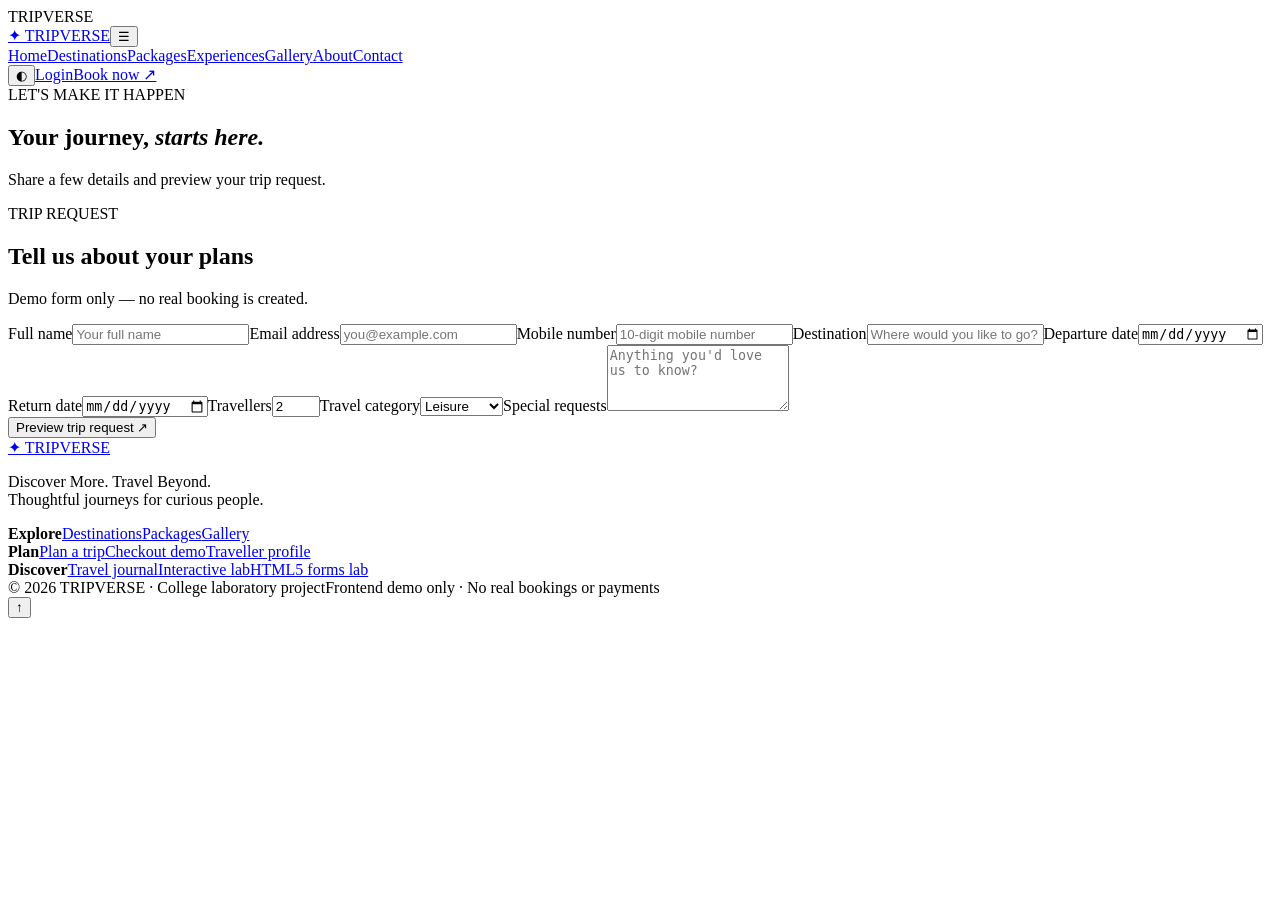
==== booking.html @ d44117fa "Add files via upload" ====
<!DOCTYPE html>
<html lang="en">
<head><meta charset="UTF-8"><meta name="viewport" content="width=device-width, initial-scale=1.0"><meta name="description" content="TRIPVERSE — Discover More. Travel Beyond."><title>Plan a Trip | TRIPVERSE</title><link rel="preconnect" href="https://fonts.googleapis.com"><link rel="preconnect" href="https://fonts.gstatic.com" crossorigin><link href="https://fonts.googleapis.com/css2?family=DM+Sans:wght@400;500;600;700&family=Playfair+Display:ital,wght@0,500;0,600;1,500;1,600&display=swap" rel="stylesheet"><link rel="stylesheet" href="css/style.css"></head>
<body data-page="booking"><div class="loader" id="loader"><span>TRIPVERSE</span><i></i></div>
<header class="site-header"><div class="container nav-wrap"><a class="brand" href="index.html"><span class="brand-mark">✦</span> TRIPVERSE</a><button class="menu-toggle" id="menuToggle" aria-label="Toggle navigation">☰</button><nav id="mainNav"><a href="index.html" class="">Home</a><a href="destinations.html" class="">Destinations</a><a href="packages.html" class="">Packages</a><a href="interactive-lab.html" class="">Experiences</a><a href="gallery.html" class="">Gallery</a><a href="profile.html" class="">About</a><a href="booking.html" class="current">Contact</a></nav><div class="nav-actions"><button class="icon-btn" id="themeToggle" aria-label="Toggle theme">◐</button><a class="btn btn-small btn-outline" href="login.html">Login</a><a class="btn btn-small btn-primary" href="booking.html">Book now ↗</a></div></div></header>
<main><section class="page-hero"><div class="container"><span class="eyebrow light">LET'S MAKE IT HAPPEN</span><h1>Your journey, <em>starts here.</em></h1><p>Share a few details and preview your trip request.</p></div></section><section class="section container narrow"><form class="form-card" id="bookingForm"><div class="form-heading"><span class="eyebrow">TRIP REQUEST</span><h2>Tell us about your plans</h2><p class="muted">Demo form only — no real booking is created.</p></div><div class="form-grid"><label>Full name<input name="name" required minlength="3" maxlength="60" placeholder="Your full name"></label><label>Email address<input name="email" type="email" required placeholder="you@example.com"></label><label>Mobile number<input name="mobile" pattern="[0-9]{10}" required placeholder="10-digit mobile number"></label><label>Destination<input name="destination" required placeholder="Where would you like to go?"></label><label>Departure date<input name="departure" type="date" required></label><label>Return date<input name="return" type="date" required></label><label>Travellers<input name="travellers" type="number" min="1" max="20" value="2" required></label><label>Travel category<select name="category"><option>Leisure</option><option>Adventure</option><option>Luxury</option><option>Culture</option><option>Nature</option></select></label><label class="full">Special requests<textarea name="requests" rows="4" placeholder="Anything you'd love us to know?"></textarea></label></div><button class="btn btn-primary">Preview trip request ↗</button><div id="bookingResult" class="result-box" aria-live="polite"></div></form></section></main>
<footer class="site-footer"><div class="container footer-grid"><div><a class="brand footer-brand" href="index.html"><span class="brand-mark">✦</span> TRIPVERSE</a><p>Discover More. Travel Beyond.<br>Thoughtful journeys for curious people.</p></div><div><b>Explore</b><a href="destinations.html">Destinations</a><a href="packages.html">Packages</a><a href="gallery.html">Gallery</a></div><div><b>Plan</b><a href="booking.html">Plan a trip</a><a href="checkout.html">Checkout demo</a><a href="profile.html">Traveller profile</a></div><div><b>Discover</b><a href="magazine.html">Travel journal</a><a href="interactive-lab.html">Interactive lab</a><a href="forms-demo.html">HTML5 forms lab</a></div></div><div class="container footer-bottom"><span>© 2026 TRIPVERSE · College laboratory project</span><span>Frontend demo only · No real bookings or payments</span></div></footer>
<button id="backTop" class="back-top" aria-label="Back to top">↑</button><div id="toast" class="toast" role="status"></div><script src="js/script.js"></script></body></html>
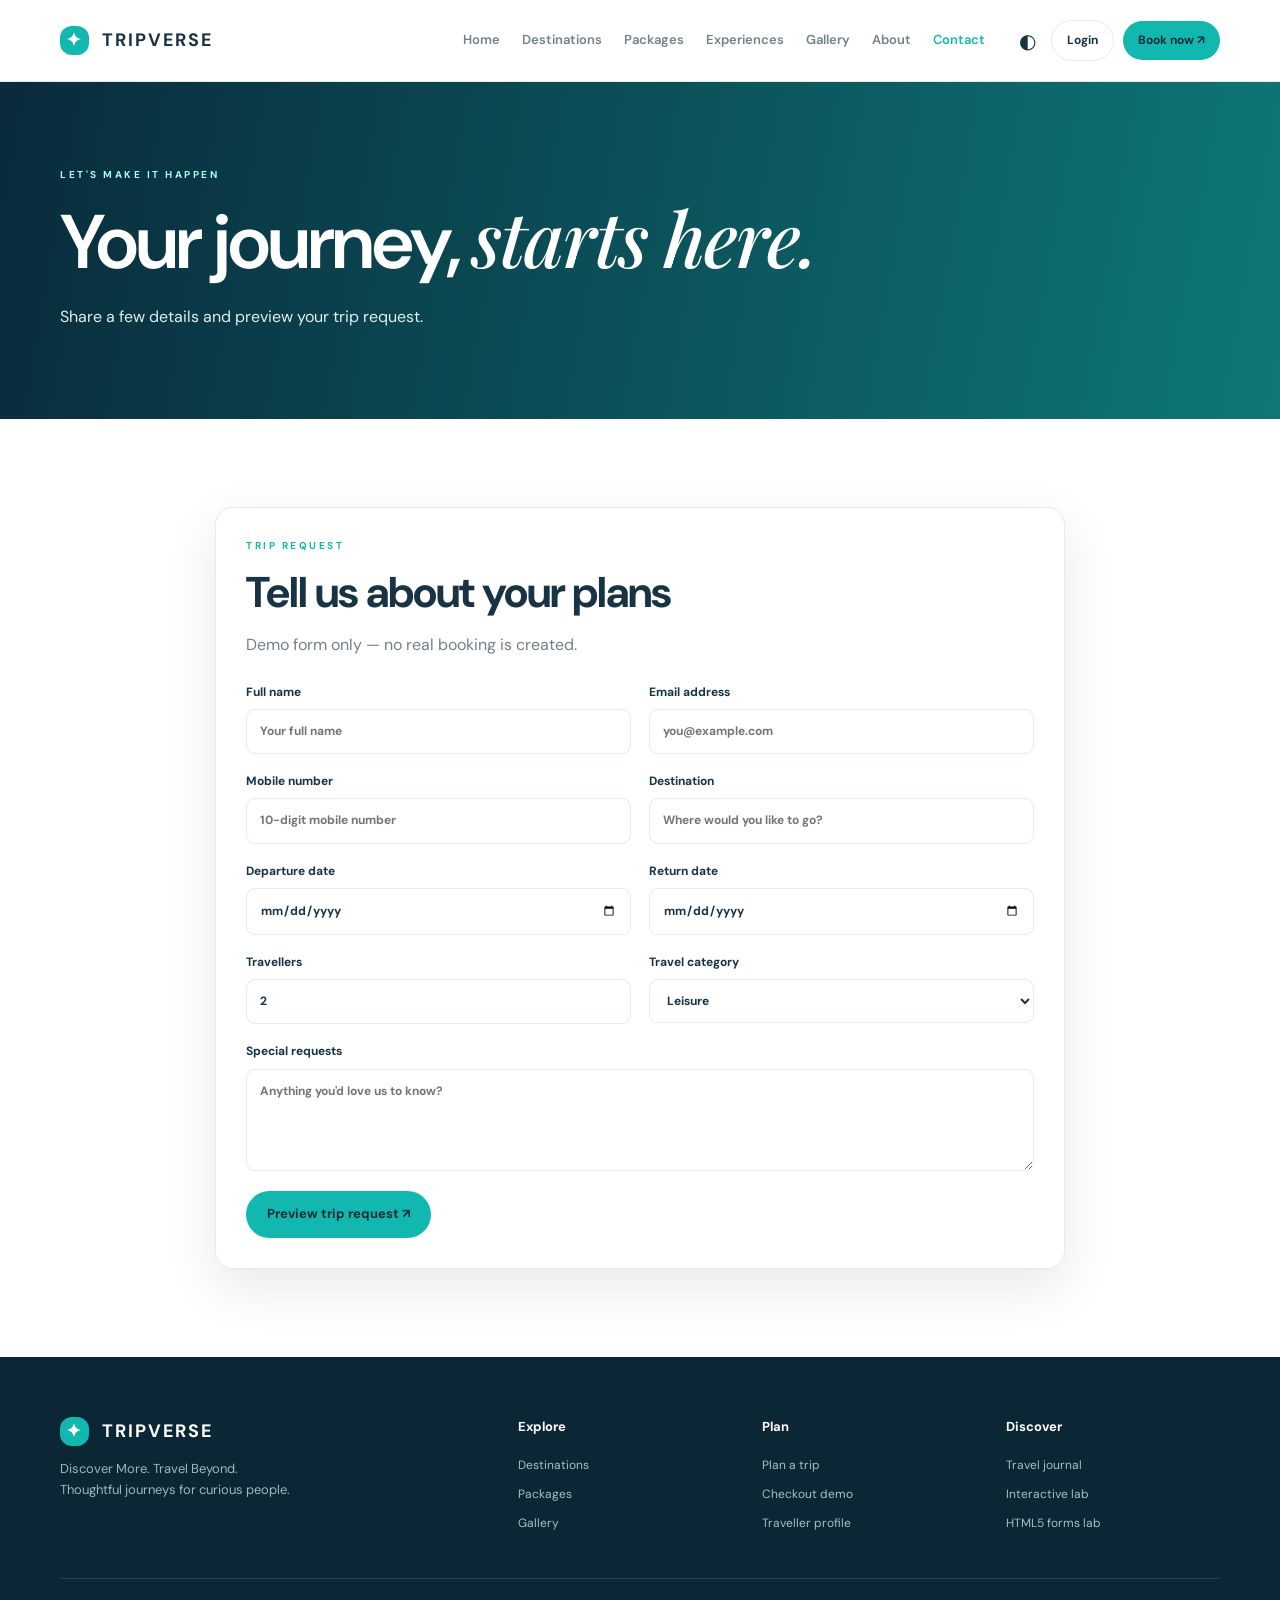
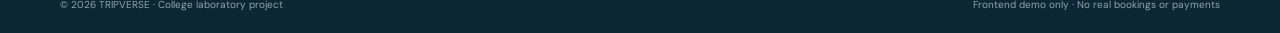
==== commit ed4ba052: "Change stylesheet and script links to relative paths Updated the script and stylesheet links in book" ====
--- a/booking.html
+++ b/booking.html
@@ -1,8 +1,8 @@
 <!DOCTYPE html>
 <html lang="en">
-<head><meta charset="UTF-8"><meta name="viewport" content="width=device-width, initial-scale=1.0"><meta name="description" content="TRIPVERSE — Discover More. Travel Beyond."><title>Plan a Trip | TRIPVERSE</title><link rel="preconnect" href="https://fonts.googleapis.com"><link rel="preconnect" href="https://fonts.gstatic.com" crossorigin><link href="https://fonts.googleapis.com/css2?family=DM+Sans:wght@400;500;600;700&family=Playfair+Display:ital,wght@0,500;0,600;1,500;1,600&display=swap" rel="stylesheet"><link rel="stylesheet" href="css/style.css"></head>
+<head><meta charset="UTF-8"><meta name="viewport" content="width=device-width, initial-scale=1.0"><meta name="description" content="TRIPVERSE — Discover More. Travel Beyond."><title>Plan a Trip | TRIPVERSE</title><link rel="preconnect" href="https://fonts.googleapis.com"><link rel="preconnect" href="https://fonts.gstatic.com" crossorigin><link href="https://fonts.googleapis.com/css2?family=DM+Sans:wght@400;500;600;700&family=Playfair+Display:ital,wght@0,500;0,600;1,500;1,600&display=swap" rel="stylesheet"><link rel="stylesheet" href="./style.css"></head>
 <body data-page="booking"><div class="loader" id="loader"><span>TRIPVERSE</span><i></i></div>
 <header class="site-header"><div class="container nav-wrap"><a class="brand" href="index.html"><span class="brand-mark">✦</span> TRIPVERSE</a><button class="menu-toggle" id="menuToggle" aria-label="Toggle navigation">☰</button><nav id="mainNav"><a href="index.html" class="">Home</a><a href="destinations.html" class="">Destinations</a><a href="packages.html" class="">Packages</a><a href="interactive-lab.html" class="">Experiences</a><a href="gallery.html" class="">Gallery</a><a href="profile.html" class="">About</a><a href="booking.html" class="current">Contact</a></nav><div class="nav-actions"><button class="icon-btn" id="themeToggle" aria-label="Toggle theme">◐</button><a class="btn btn-small btn-outline" href="login.html">Login</a><a class="btn btn-small btn-primary" href="booking.html">Book now ↗</a></div></div></header>
 <main><section class="page-hero"><div class="container"><span class="eyebrow light">LET'S MAKE IT HAPPEN</span><h1>Your journey, <em>starts here.</em></h1><p>Share a few details and preview your trip request.</p></div></section><section class="section container narrow"><form class="form-card" id="bookingForm"><div class="form-heading"><span class="eyebrow">TRIP REQUEST</span><h2>Tell us about your plans</h2><p class="muted">Demo form only — no real booking is created.</p></div><div class="form-grid"><label>Full name<input name="name" required minlength="3" maxlength="60" placeholder="Your full name"></label><label>Email address<input name="email" type="email" required placeholder="you@example.com"></label><label>Mobile number<input name="mobile" pattern="[0-9]{10}" required placeholder="10-digit mobile number"></label><label>Destination<input name="destination" required placeholder="Where would you like to go?"></label><label>Departure date<input name="departure" type="date" required></label><label>Return date<input name="return" type="date" required></label><label>Travellers<input name="travellers" type="number" min="1" max="20" value="2" required></label><label>Travel category<select name="category"><option>Leisure</option><option>Adventure</option><option>Luxury</option><option>Culture</option><option>Nature</option></select></label><label class="full">Special requests<textarea name="requests" rows="4" placeholder="Anything you'd love us to know?"></textarea></label></div><button class="btn btn-primary">Preview trip request ↗</button><div id="bookingResult" class="result-box" aria-live="polite"></div></form></section></main>
 <footer class="site-footer"><div class="container footer-grid"><div><a class="brand footer-brand" href="index.html"><span class="brand-mark">✦</span> TRIPVERSE</a><p>Discover More. Travel Beyond.<br>Thoughtful journeys for curious people.</p></div><div><b>Explore</b><a href="destinations.html">Destinations</a><a href="packages.html">Packages</a><a href="gallery.html">Gallery</a></div><div><b>Plan</b><a href="booking.html">Plan a trip</a><a href="checkout.html">Checkout demo</a><a href="profile.html">Traveller profile</a></div><div><b>Discover</b><a href="magazine.html">Travel journal</a><a href="interactive-lab.html">Interactive lab</a><a href="forms-demo.html">HTML5 forms lab</a></div></div><div class="container footer-bottom"><span>© 2026 TRIPVERSE · College laboratory project</span><span>Frontend demo only · No real bookings or payments</span></div></footer>
-<button id="backTop" class="back-top" aria-label="Back to top">↑</button><div id="toast" class="toast" role="status"></div><script src="js/script.js"></script></body></html>+<button id="backTop" class="back-top" aria-label="Back to top">↑</button><div id="toast" class="toast" role="status"></div><script src="./script.js"></script></body></html>
--- a/style.css
+++ b/style.css
@@ -0,0 +1,6 @@
+
+:root{--navy:#102b3b;--ink:#183344;--muted:#71818a;--teal:#12b8b0;--mint:#dff6f2;--paper:#fff;--soft:#f3f8f7;--line:#e2ecea;--shadow:0 18px 50px rgba(16,43,59,.10)}
+*{box-sizing:border-box}html{scroll-behavior:smooth}body{margin:0;font-family:'DM Sans',sans-serif;color:var(--ink);background:var(--paper);line-height:1.6}body.dark{--ink:#eaf4f2;--muted:#a8b8bc;--paper:#10232e;--soft:#183440;--line:#294650;--navy:#071a25;--shadow:0 18px 50px rgba(0,0,0,.24)}a{color:inherit;text-decoration:none}button,input,select,textarea{font:inherit}button,a{ -webkit-tap-highlight-color:transparent}.container{width:min(1160px,calc(100% - 44px));margin:auto}.site-header{height:82px;display:flex;align-items:center;background:var(--paper);position:sticky;top:0;z-index:50;border-bottom:1px solid var(--line)}.nav-wrap{display:flex;align-items:center;gap:28px}.brand{font-weight:700;letter-spacing:2px;font-size:18px;white-space:nowrap}.brand-mark{display:inline-grid;place-items:center;background:var(--teal);color:#fff;border-radius:12px;width:29px;height:29px;margin-right:7px}.site-header nav{display:flex;gap:22px;margin-left:auto}.site-header nav a{font-size:13px;color:var(--muted);font-weight:600;transition:.2s}.site-header nav a:hover,.site-header nav a.current{color:var(--teal)}.nav-actions{display:flex;align-items:center;gap:9px}.btn{border:0;border-radius:999px;padding:13px 21px;display:inline-flex;justify-content:center;align-items:center;gap:12px;font-weight:700;font-size:13px;cursor:pointer;transition:transform .25s,box-shadow .25s,background .25s}.btn:hover{transform:translateY(-3px);box-shadow:0 10px 24px rgba(18,184,176,.2)}.btn-primary{background:var(--teal);color:#062c35}.btn-dark{background:var(--navy);color:#fff}.btn-outline{border:1px solid var(--line);color:var(--ink);background:transparent}.btn-glass{color:#fff;border:1px solid #ffffff80;background:#ffffff20;backdrop-filter:blur(12px)}.btn-small{padding:10px 15px;font-size:12px}.icon-btn,.menu-toggle{border:0;background:transparent;color:var(--ink);font-size:20px;cursor:pointer}.menu-toggle{display:none}.hero{min-height:700px;background:linear-gradient(90deg,rgba(7,29,42,.78),rgba(7,29,42,.12)),url('https://images.unsplash.com/photo-1500375592092-40eb2168fd21?auto=format&fit=crop&w=2000&q=90') center/cover;position:relative;color:#fff;display:flex;align-items:center}.hero-content{padding-top:65px;padding-bottom:125px}.eyebrow{font-size:10px;letter-spacing:2.5px;font-weight:700;color:var(--teal);display:block;margin-bottom:14px}.eyebrow.light{color:#a9fff1}.hero h1,.page-hero h1,.auth-visual h1{font-size:clamp(44px,6vw,76px);line-height:1.06;letter-spacing:-2px;margin:0 0 20px;font-weight:600}.hero h1 em,.page-hero h1 em,.auth-visual h1 em,h2 em{font-family:'Playfair Display',serif;font-weight:500}.hero-content>p,.page-hero p,.auth-visual p{max-width:550px;color:#e1eeee;font-size:16px}.hero-actions{display:flex;gap:12px;margin:28px 0 40px}.search-panel{background:#ffffffed;color:#183344;border-radius:18px;padding:18px;display:grid;grid-template-columns:1.3fr 1fr 1fr 1fr 1fr auto;gap:12px;align-items:end;box-shadow:0 18px 50px #001a2c40;backdrop-filter:blur(18px)}label{font-size:12px;font-weight:700;color:var(--ink);display:flex;flex-direction:column;gap:7px}input,select,textarea{width:100%;border:1px solid var(--line);border-radius:9px;padding:12px 13px;background:var(--paper);color:var(--ink);outline:none;min-width:0}input:focus,select:focus,textarea:focus{border-color:var(--teal);box-shadow:0 0 0 3px #12b8b01c}.search-panel input,.search-panel select{border:0;background:#f1f6f5;font-size:12px;padding:11px}.section{padding-top:88px;padding-bottom:88px}.section-head{display:flex;justify-content:space-between;align-items:end;margin-bottom:30px}.section h2,.form-card h2,.lab-card h2{font-size:clamp(30px,4vw,43px);line-height:1.12;margin:0 0 14px;letter-spacing:-1px}.text-link{font-weight:700;color:var(--teal);font-size:13px}.destination-grid{display:grid;grid-template-columns:repeat(4,1fr);gap:19px}.destination-card{border-radius:17px;overflow:hidden;background:var(--paper);box-shadow:var(--shadow);border:1px solid var(--line);transition:.3s}.destination-card:hover{transform:translateY(-7px)}.destination-image{height:220px;position:relative;overflow:hidden}.destination-image img{width:100%;height:100%;object-fit:cover;transition:transform .6s}.destination-card:hover img{transform:scale(1.07)}.save-btn{position:absolute;right:13px;top:13px;border:0;border-radius:50%;width:36px;height:36px;background:#ffffffeb;color:#183344;font-size:18px;cursor:pointer}.save-btn.saved{color:#e24f73}.destination-info{padding:17px}.destination-info h3{margin:0;font-size:18px}.destination-info .country{font-size:11px;color:var(--muted)}.destination-info p{font-size:12px;color:var(--muted);min-height:40px}.card-bottom{display:flex;align-items:center;justify-content:space-between;border-top:1px solid var(--line);padding-top:13px;font-size:12px}.price{font-weight:700}.card-bottom a{color:var(--teal);font-weight:700}.soft{background:var(--soft)}.split{display:grid;grid-template-columns:1fr 1fr;gap:80px;align-items:center}.muted{color:var(--muted)}.feature-list{margin-top:28px}.feature-list>div{padding:13px 0;border-bottom:1px solid var(--line)}.feature-list p{margin:3px 0;color:var(--muted);font-size:13px}.image-stack{height:480px;position:relative}.image-stack img{width:100%;height:100%;object-fit:cover;border-radius:22px}.floating-note{position:absolute;bottom:28px;left:-25px;background:var(--paper);padding:18px 24px;border-radius:14px;box-shadow:var(--shadow);display:flex;flex-direction:column}.floating-note strong{font-size:28px;color:var(--teal)}.floating-note span{font-size:11px;color:var(--muted)}.experience-grid{display:grid;grid-template-columns:repeat(3,1fr);gap:18px}.experience-card{height:300px;border-radius:18px;padding:24px;display:flex;flex-direction:column;justify-content:end;color:white;background-size:cover;background-position:center;position:relative;overflow:hidden}.experience-card:before{content:"";position:absolute;inset:0;background:linear-gradient(0deg,#081c2bd9,transparent 75%)}.experience-card>*{z-index:1}.experience-card span{font-size:10px;letter-spacing:2px}.experience-card h3{font:500 30px 'Playfair Display';margin:7px 0}.exp-one{background-image:url('https://images.unsplash.com/photo-1510414842594-a61c69b5ae57?auto=format&fit=crop&w=900&q=80')}.exp-two{background-image:url('https://images.unsplash.com/photo-1464822759023-fed622ff2c3b?auto=format&fit=crop&w=900&q=80')}.exp-three{background-image:url('https://images.unsplash.com/photo-1516483638261-f4dbaf036963?auto=format&fit=crop&w=900&q=80')}.testimonial-grid{display:grid;grid-template-columns:repeat(3,1fr);gap:18px}.quote-card{padding:26px;border:1px solid var(--line);border-radius:16px;background:var(--paper)}.quote-card p{font:italic 19px 'Playfair Display';line-height:1.5}.quote-card b{font-size:11px;color:var(--muted)}.stars{color:#e5a63b;letter-spacing:3px}.newsletter{background:var(--navy);color:white;border-radius:22px;margin-top:80px;margin-bottom:80px;padding:48px;display:flex;justify-content:space-between;align-items:center}.newsletter h2{margin:0;font-size:40px}.newsletter p{color:#c0d4d5}.newsletter form{display:flex;gap:10px;width:min(430px,100%)}.newsletter input{background:#ffffff18;border-color:#ffffff40;color:#fff}.page-hero{padding:85px 0 90px;background:linear-gradient(100deg,#092b3b,#0e7778);color:white}.page-hero p{margin-bottom:0}.filter-bar{display:flex;gap:12px;margin-bottom:22px;flex-wrap:wrap}.filter-bar input{flex:2;min-width:220px}.filter-bar select{flex:1;min-width:160px}.package-grid{display:grid;grid-template-columns:repeat(2,1fr);gap:22px}.package-card{display:grid;grid-template-columns:42% 1fr;border:1px solid var(--line);border-radius:18px;overflow:hidden;box-shadow:var(--shadow)}.package-card img{width:100%;height:100%;min-height:270px;object-fit:cover}.package-copy{padding:23px}.package-copy h3{font-size:22px;margin:5px 0}.package-copy p,.package-copy li{font-size:12px;color:var(--muted)}.chip{border:1px solid var(--line);background:var(--paper);color:var(--ink);border-radius:999px;padding:10px 17px;cursor:pointer}.chip.active{background:var(--navy);color:#fff}.narrow{max-width:850px}.form-card,.lab-card,.profile-card{background:var(--paper);border:1px solid var(--line);border-radius:18px;padding:30px;box-shadow:var(--shadow)}.form-heading{margin-bottom:25px}.form-grid{display:grid;grid-template-columns:1fr 1fr;gap:18px;margin:20px 0}.form-grid .full{grid-column:1/-1}.result-box{padding:12px 14px;background:var(--mint);color:#12514f;border-radius:9px;margin-top:15px;font-size:13px;min-height:20px}.result-box:empty{display:none}.form-card>label{margin:14px 0}.profile-layout{display:grid;grid-template-columns:300px 1fr;gap:35px}.profile-card{text-align:left}.avatar{width:88px;height:88px;border-radius:50%;background:linear-gradient(135deg,#13b8b0,#b2e9d9);display:grid;place-items:center;font-size:27px;font-weight:700;color:#0a4146}.profile-card h2{margin-bottom:0}.profile-card ul,.profile-card ol{color:var(--muted);font-size:13px}.table-wrap{overflow:auto}.table-wrap table{width:100%;border-collapse:collapse}.table-wrap th,.table-wrap td{text-align:left;padding:15px;border-bottom:1px solid var(--line);font-size:13px}.table-wrap th{color:var(--muted)}.status{color:#0b958d;background:#ddf7f0;padding:5px 10px;border-radius:99px;font-size:10px}.status.planned{color:#9b7218;background:#fff2d2}.saved-panel{margin-top:25px}.saved-list{display:flex;gap:10px;flex-wrap:wrap}.saved-pill{background:var(--soft);padding:9px 13px;border-radius:99px;font-size:12px}.gallery-toolbar,.gallery-controls{display:flex;justify-content:space-between;align-items:center;gap:12px}.gallery-grid{display:grid;grid-template-columns:repeat(4,1fr);gap:15px;margin:20px 0}.gallery-item{height:230px;border-radius:14px;overflow:hidden;position:relative;cursor:pointer}.gallery-item img{width:100%;height:100%;object-fit:cover;transition:.4s}.gallery-item:hover img{transform:scale(1.08)}.gallery-item span{position:absolute;bottom:0;left:0;right:0;padding:30px 15px 13px;color:#fff;font-weight:700;background:linear-gradient(transparent,#071c2bba)}.lightbox{display:none;position:fixed;inset:0;background:#061923ed;z-index:100;align-items:center;justify-content:center;flex-direction:column;color:white}.lightbox.open{display:flex}.lightbox img{max-width:min(85vw,1000px);max-height:75vh;border-radius:14px}.lightbox-close{position:absolute;right:35px;top:20px;background:none;color:white;border:0;font-size:40px;cursor:pointer}.auth-wrap{min-height:690px;display:grid;grid-template-columns:1fr 1fr;background:var(--soft);padding:55px max(22px,calc((100% - 1080px)/2));gap:50px;align-items:center}.auth-visual{padding:30px}.auth-visual h1{color:var(--ink)}.auth-visual p{color:var(--muted)}.auth-card{max-width:530px;width:100%}.auth-card h2{font-size:34px}.auth-card label{margin:15px 0}.check-label,.inline{display:inline-flex;flex-direction:row;align-items:center;gap:8px;margin-right:15px}.check-label input,.inline input{width:auto}.full-btn{width:100%;margin:7px 0}.small{font-size:11px}.checkout-layout{display:grid;grid-template-columns:1.5fr .8fr;gap:24px;align-items:start}.payment-options{display:flex;flex-wrap:wrap;gap:14px;margin:18px 0}.payment-options label{display:flex;flex-direction:row;align-items:center}.payment-options input{width:auto}.warning{font-size:11px;color:#ad6c22;background:#fff5df;padding:12px;border-radius:8px}.order-summary{position:sticky;top:105px}.total-row{display:flex;justify-content:space-between;border-top:1px solid var(--line);padding-top:20px;margin-top:25px}.total-row strong{font-size:25px;color:var(--teal)}.magazine-masthead{text-align:center;padding:70px 0 50px;border-bottom:1px solid var(--line)}.magazine-masthead h1{font:600 clamp(70px,12vw,130px)/1 'Playfair Display';margin:0}.magazine-masthead h1 span{color:var(--teal)}.lead-story{display:grid;grid-template-columns:1.2fr 1fr;gap:38px;align-items:center;margin-bottom:50px}.lead-story img{width:100%;height:380px;object-fit:cover;border-radius:16px}.lead-story h2{font:500 38px 'Playfair Display'}.article-columns{columns:3;column-gap:28px;column-rule:1px solid var(--line)}.article-columns article{break-inside:avoid;margin-bottom:28px}.article-columns img{width:100%;height:170px;object-fit:cover;border-radius:12px}.article-columns h3{font:600 22px 'Playfair Display';margin-bottom:7px}.article-columns p{font-size:13px;color:var(--muted)}.lab-grid{display:grid;grid-template-columns:repeat(2,1fr);gap:20px}.lab-card h2{font-size:27px}.colour-box{margin:20px 0;padding:28px;border-radius:12px;background:#dff6f2;text-align:center;cursor:pointer}.lab-product,.controller-image{width:100%;height:180px;object-fit:cover;border-radius:12px}.traffic{display:flex;gap:10px;background:#263942;padding:12px;border-radius:30px;width:max-content;margin:20px 0}.traffic i{width:30px;height:30px;border-radius:50%;background:#52616a}.traffic i.on:nth-child(1){background:#ff4d56;box-shadow:0 0 16px #ff4d56}.traffic i.on:nth-child(2){background:#ffcf4b;box-shadow:0 0 16px #ffcf4b}.traffic i.on:nth-child(3){background:#43d68c;box-shadow:0 0 16px #43d68c}.quiz-options{display:flex;gap:8px;flex-wrap:wrap;margin:15px 0}.quiz-options button{padding:10px 14px;border:1px solid var(--line);background:var(--soft);border-radius:8px;cursor:pointer}.quiz-options button.selected{border-color:var(--teal);background:var(--mint)}fieldset{border:1px solid var(--line);border-radius:10px;margin:15px 0;padding:14px}legend{font-size:12px;font-weight:700}.image-button{border:0;background:var(--teal);border-radius:10px;padding:12px 18px;cursor:pointer}.site-footer{background:#0b2635;color:#d8e7e7;padding:60px 0 20px}.footer-grid{display:grid;grid-template-columns:2fr 1fr 1fr 1fr;gap:30px}.footer-brand{color:#fff}.footer-grid p{color:#9fb7bb;font-size:13px}.footer-grid>div:not(:first-child){display:flex;flex-direction:column;gap:10px}.footer-grid b{color:#fff;font-size:13px;margin-bottom:8px}.footer-grid a:not(.brand){font-size:12px;color:#a9c0c2}.footer-bottom{border-top:1px solid #ffffff20;margin-top:45px;padding-top:18px;display:flex;justify-content:space-between;color:#8ca6aa;font-size:10px}.back-top{position:fixed;right:22px;bottom:22px;width:42px;height:42px;border:0;border-radius:50%;background:var(--teal);color:#062b34;font-size:22px;cursor:pointer;opacity:0;pointer-events:none;transition:.2s;z-index:40}.back-top.show{opacity:1;pointer-events:auto}.toast{position:fixed;bottom:25px;left:50%;transform:translate(-50%,20px);opacity:0;background:#0c2c3b;color:white;padding:13px 20px;border-radius:99px;z-index:120;font-size:13px;transition:.3s;pointer-events:none}.toast.show{opacity:1;transform:translate(-50%,0)}.loader{position:fixed;inset:0;background:#0b2b3a;z-index:200;display:grid;place-content:center;color:white;letter-spacing:4px;font-weight:700;transition:opacity .4s,visibility .4s}.loader i{height:2px;width:100px;background:linear-gradient(90deg,var(--teal),transparent);margin:15px auto;animation:load 1s infinite}@keyframes load{from{transform:scaleX(.1);transform-origin:left}to{transform:scaleX(1);transform-origin:left}}.loader.done{opacity:0;visibility:hidden}
+@media(max-width:1050px){.site-header nav{gap:12px}.site-header nav a{font-size:11px}.search-panel{grid-template-columns:repeat(3,1fr)}.destination-grid{grid-template-columns:repeat(3,1fr)}}
+@media(max-width:760px){.site-header{height:70px}.menu-toggle{display:block;margin-left:auto}.site-header nav{display:none;position:absolute;top:70px;left:0;right:0;background:var(--paper);padding:20px 25px;box-shadow:var(--shadow);flex-direction:column}.site-header nav.open{display:flex}.nav-actions{gap:5px}.nav-actions .btn{display:none}.hero{min-height:760px}.hero-content{padding-top:45px}.search-panel{grid-template-columns:1fr 1fr}.search-panel .btn{grid-column:1/-1}.section{padding:60px 0}.destination-grid{grid-template-columns:repeat(2,1fr)}.split,.profile-layout,.checkout-layout,.lead-story{grid-template-columns:1fr;gap:25px}.image-stack{height:330px}.experience-grid,.testimonial-grid{grid-template-columns:1fr}.experience-card{height:230px}.newsletter{margin:45px auto;padding:28px;display:block}.newsletter form{margin-top:20px}.package-grid{grid-template-columns:1fr}.gallery-grid{grid-template-columns:repeat(2,1fr)}.auth-wrap{grid-template-columns:1fr;padding:25px 20px}.auth-visual{padding:20px 5px}.auth-visual h1{font-size:48px}.article-columns{columns:2}.lab-grid{grid-template-columns:1fr}.footer-grid{grid-template-columns:1fr 1fr}.footer-grid>div:first-child{grid-column:1/-1}.footer-bottom{display:block}.footer-bottom span{display:block;margin:6px 0}.order-summary{position:static}}
+@media(max-width:480px){.container{width:min(100% - 30px,1160px)}.brand{font-size:15px}.nav-actions{margin-left:0}.icon-btn{font-size:18px}.hero h1,.page-hero h1{font-size:43px}.hero-actions{flex-wrap:wrap}.search-panel{grid-template-columns:1fr}.destination-grid{grid-template-columns:1fr}.destination-image{height:230px}.section-head{display:block}.section-head .text-link{display:inline-block;margin-top:8px}.form-card{padding:20px}.form-grid{grid-template-columns:1fr}.form-grid .full{grid-column:auto}.gallery-grid{grid-template-columns:1fr 1fr}.gallery-item{height:170px}.gallery-toolbar,.gallery-controls{align-items:flex-start;flex-wrap:wrap}.article-columns{columns:1}.footer-grid{gap:22px}.newsletter form{display:block}.newsletter form button{width:100%;margin-top:8px}.package-card{grid-template-columns:1fr}.package-card img{height:190px;min-height:0}.magazine-masthead{padding:50px 0 35px}}
